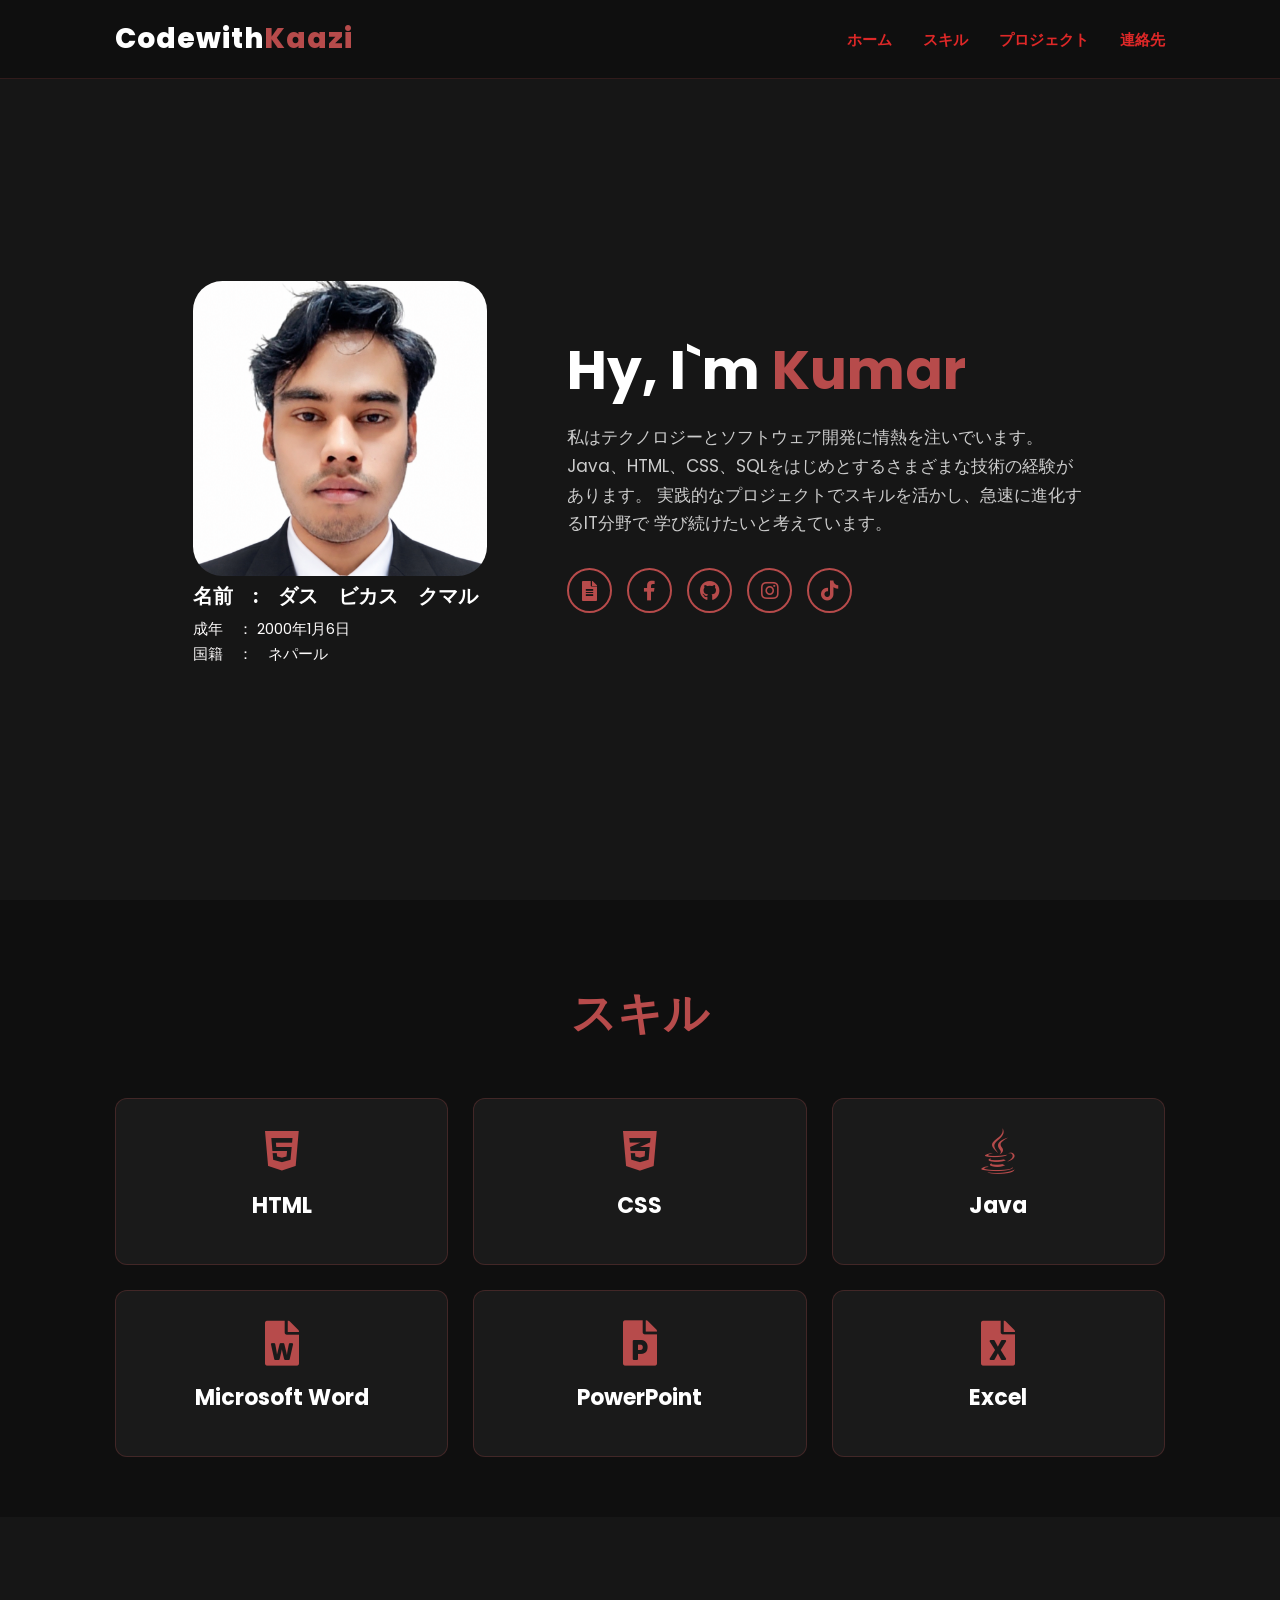
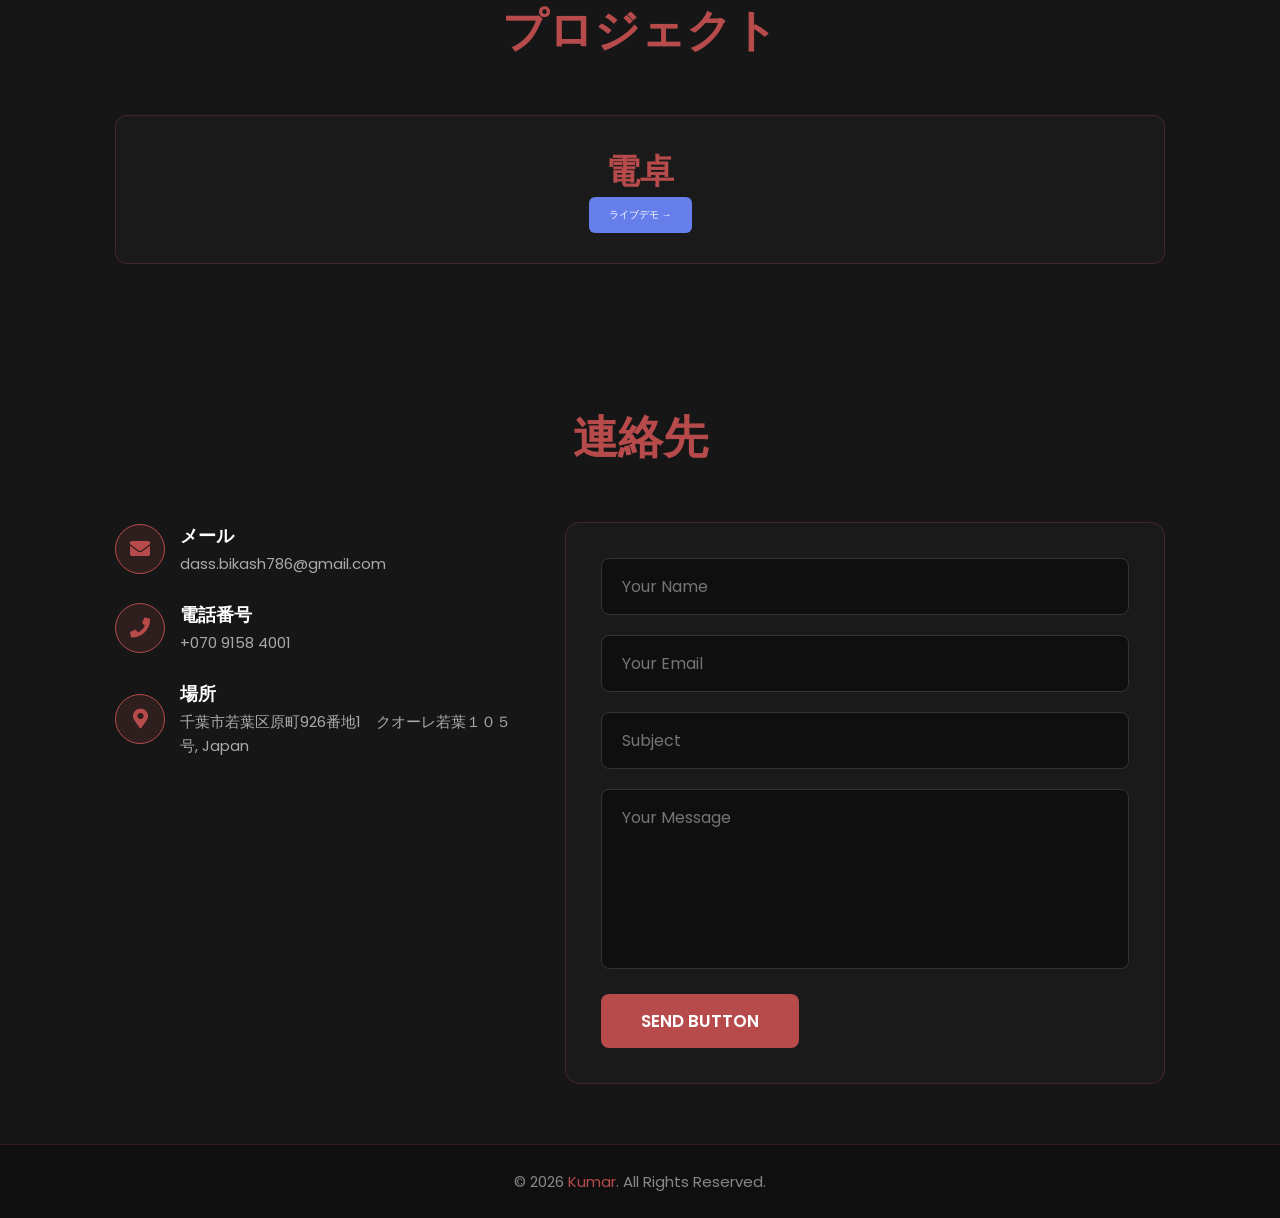
==== index.html @ 6702ab70 "Fix HTML encoding issues in index.html" ====
<!DOCTYPE html>
<html lang="ja">
<head>
  <meta charset="UTF-8">
  <meta name="viewport" content="width=device-width, initial-scale=1.0">
  <title>KaaZi | Portfolio</title>
  
  <link rel="stylesheet" href="https://cdnjs.cloudflare.com/ajax/libs/font-awesome/5.15.4/css/all.min.css">
  
  <link href="https://fonts.googleapis.com/css2?family=Poppins:wght@400;500;600;700;800&display=swap" rel="stylesheet">

  <link rel="stylesheet" href="style.css">
</head>
<body>

  <!-- Header -->
  <header>
    <a href="#" class="logo">Codewith<span>Kaazi</span></a>
    <nav>
      <a href="#home" class="active">ホーム</a>
      <a href="#skills">スキル</a>
      <a href="#projects">プロジェクト</a>
      <a href="#contact">連絡先</a>
    </nav>
  </header>

  <!-- Home Section -->
  <section class="home" id="home">
    <div class="home-img">
      <img src="mypic1.png" alt="KaaZi">
       <div class="profile-details">
    <h2>名前　:　ダス　ビカス　クマル</h2>
    <p>成年　： 2000年1月6日</p>
    <p>国籍　：　ネパール</p>
  </div>
    </div>
    

    <div class="home-content">
      <h1>Hy, I`m <span>Kumar</span></h1>
      <p>
        私はテクノロジーとソフトウェア開発に情熱を注いでいます。
        Java、HTML、CSS、SQLをはじめとするさまざまな技術の経験があります。
        実践的なプロジェクトでスキルを活かし、急速に進化するIT分野で
        学び続けたいと考えています。
      </p>
      

      <div class="social-icons">
        <a href="クマル　履歴書.xlsx" class="btn resume-btn" download target="_blank"> <i class="fas fa-file-alt"></i></a>
        <a href="https://www.facebook.com/share/1HHPqxqJkS/" target="_blank" aria-label="Facebook"><i class="fab fa-facebook-f"></i></a>
        <a href="#" target="_blank" aria-label="GitHub"><i class="fab fa-github"></i></a>
        <a href="https://www.instagram.com/kaazi010?vrfl=eWN6ajN1OGlmcGpo" target="_blank" aria-label="Instagram"><i class="fab fa-instagram"></i></a>
        <a href="https://www.tiktok.com/@mjfreeguy" target="_blank" aria-label="YouTube"><i class="fab fa-tiktok"></i></a>
     
      </div>
      
    </div>
  </section>
  <section class="skills" id="skills">
    <h2><span>スキル</span></h2>

    <div class="skills-container">

      <!-- HTML -->
      <div class="skill-card">
        <i class="fab fa-html5"></i>
        <h3>HTML</h3>
      </div>

      <!-- CSS -->
      <div class="skill-card">
        <i class="fab fa-css3-alt"></i>
        <h3>CSS</h3>
      </div>

      <!-- Java -->
      <div class="skill-card">
        <i class="fab fa-java"></i>
        <h3>Java</h3>
      </div>

      <!-- Microsoft Word -->
      <div class="skill-card">
        <i class="fas fa-file-word"></i>
        <h3>Microsoft Word</h3>
      </div>

      <!-- PowerPoint -->
      <div class="skill-card">
        <i class="fas fa-file-powerpoint"></i>
        <h3>PowerPoint</h3>
      </div>

      <!-- Excel -->
      <div class="skill-card">
        <i class="fas fa-file-excel"></i>
        <h3>Excel</h3>
      </div>

    </div>
  </section>
<section class="projects" id="projects">
    <h2><span>プロジェクト</span></h2>
    <div class="projects-container">
      <!-- Project 1 -->
      <div class="project-card">
        <h3>電卓</h3>
        <a href="calculator.html" target="_blank" class="btn-live">
            ライブデモ →
          </a>
         <p></p>
      </div>

      <!-- 
      <div class="project-card">
        <h3>プロジェクト２</h3>
        <a href="Project 1/calculator project/index.html" target="_blank" class="btn-live">
            ライブデモ →
          </a>
        <p>　　</p>
      </div>

    
      <div class="project-card">
        <h3>プロジェクト３</h3>
        <a href="Project 1/calculator project/index.html" target="_blank" class="btn-live">
            ライブデモ →
          </a>
        <p>　　</p> 
      </div> -->
    </div>
  </div>
</section>
<!-- Contact Section -->
  <section class="contact" id="contact">
    <h2>連絡先</h2>

    <div class="contact-container">

      <!-- Left side - Contact Info -->
      <div class="contact-info">
        
       <div class="info-item">
          <i class="fas fa-envelope"></i>
          <div class="text">
            <h4>メール</h4>
            <p>dass.bikash786@gmail.com</p>
          </div>
        </div>

        <div class="info-item">
          <i class="fas fa-phone"></i>
          <div class="text">
            <h4>電話番号</h4>
            <p>+070 9158 4001</p>
          </div>
        </div>

        <div class="info-item">
          <i class="fas fa-map-marker-alt"></i>
          <div class="text">
            <h4>場所</h4>
            <p>千葉市若葉区原町926番地1　クオーレ若葉１０５号, Japan</p>
          </div>
        </div>
      </div>

      <!-- Right side - Contact Form -->
      <form class="contact-form" action="https://formspree.io/f/xqpplzpq" method="POST">
        <div class="input-box">
          <input type="text" name="name" placeholder="Your Name" required>
        </div>
        <div class="input-box">
          <input type="email" name="email" placeholder="Your Email" required>
        </div>
        <div class="input-box">
          <input type="text" name="subject" placeholder="Subject">
        </div>
        <div class="input-box">
          <textarea name="message" placeholder="Your Message" required></textarea>
        </div>
        <button type="submit" class="btn">SEND BUTTON</button>
      </form>

    </div>
  </section>
  <!-- Footer -->
  <footer>
    <p>© 2026 <span>Kumar</span>. All Rights Reserved.</p>
  </footer>

</body>
</html>
---- style.css ----
* {
      margin: 0;
      padding: 0;
      box-sizing: border-box;
      text-decoration: none;
      border: none;
      outline: none;
      font-family: 'Poppins', sans-serif;
    }

    html {
      font-size: 62.5%;
      scroll-behavior: smooth;
    }

    body {
      background: #0f0f0f;
      color: #fff;
      overflow-x: hidden;
    }

    /*  Header  */
    header {
      position: fixed;
      top: 0;
      left: 0;
      width: 100%;
      padding: 1.8rem 9%;
      background: rgba(15, 15, 15, 0.85);
      backdrop-filter: blur(10px);
      display: flex;
      justify-content: space-between;
      align-items: center;
      z-index: 1000;
      border-bottom: 1px solid rgba(183, 75, 75, 0.2);
    }

    .logo {
      font-size: 2.8rem;
      font-weight: 800;
      color: #fff;
      letter-spacing: 1px;
    }

    .logo span {
      color: #b74b4b;
    }

    nav a {
      font-size: 15px;
      border-bottom: #de2828;
      color: #de2828;
      margin-left: 2.8rem;
      font-weight: 1000;
    }

   
    

  

    /*  Home Section  */
    .home {
      min-height: 100vh;
      display: flex;
      justify-content: center;
      align-items: center;
      gap: 8rem;
      padding: 10rem 9% 5rem;
      background: #161616;
    }

    .home-img img {
      width: 23vw;
      max-width: 350px;
      border-radius: 10%;
      object-fit: cover;
      aspect-ratio: 1/1;
    }

    .home-content h1 {
      font-size: 5.5rem;
      font-weight: 700;
      line-height: 1.2;
      margin-bottom: 1rem;
    }

    .home-content h1 span {
      color: #b74b4b;
    }

    .home-content p {
      font-size: 1.7rem;
      line-height: 1.7;
      color: #ccc;
      max-width: 520px;
      margin: 2rem 0 3rem;
    }
    .profile-details h2 {
  margin: 0 0 8px 0;
  font-size: 2rem;
}

.profile-details p {
  margin: 4px 0;
  color: #fdfbfb;
  font-size: 1.46rem;
}

    /* Social Icons */
    .social-icons {
      display: flex;
      gap: 1.5rem;
    }

    .social-icons a {
      width: 4.5rem;
      height: 4.5rem;
      border-radius: 50%;
      background: transparent;
      border: 2px solid #b74b4b;
      display: flex;
      justify-content: center;
      align-items: center;
      color: #b74b4b;
      font-size: 2rem;
      transition: 0.3s ease;
    }

    .social-icons a:hover {
      background: #b74b4b;
      color: #fff;
      box-shadow: 0 0 0 #b74b4b;
      transform: translateY(1px);
    }

    /*  Responsive  */
    @media (max-width: 991px) {
      html {
        font-size: 55%;
      }

      .home {
        flex-direction: column-reverse;
        gap: 4rem;
        text-align: center;
      }

      .home-content p {
        margin-left: auto;
        margin-right: auto;
      }

      .social-icons {
        justify-content: center;
      }

      .home-img img {
        width: 50vw;
        max-width: 320px;
      }
    }

    @media (max-width: 600px) {
      header {
        padding: 1.5rem 5%;
      }

      nav a {
        margin-left: 1.5rem;
        font-size: 1.5rem;
      }

      .home {
        padding: 12rem 5% 5rem;
      }

      .home-content h1 {
        font-size: 4.2rem;
      }
    }
    .skills {
      padding: 8rem 9% 6rem;
      background: #0f0f0f;
    }

    .skills h2 {
      font-size: 4.5rem;
      text-align: center;
      margin-bottom: 5rem;
    }

    .skills h2 span {
      color: #b74b4b;
    }

    .skills-container {
      display: grid;
      grid-template-columns: repeat(auto-fit, minmax(280px, 1fr));
      gap: 2.5rem;
      max-width: 1100px;
      margin: 0 auto;
    }

    .skill-card {
      background: #1a1a1a;
      border: 1px solid rgba(183, 75, 75, 0.25);
      border-radius: 1.2rem;
      padding: 3rem 2.5rem;
      text-align: center;
      transition: 0.3s ease;
    }

    
    .skill-card i {
      font-size: 4.5rem;
      color: #b74b4b;
      margin-bottom: 1.5rem;
    }

    .skill-card h3 {
      font-size: 2.2rem;
      margin-bottom: 1.2rem;
      color: #fff;
    }
    .projects {
      padding: 8rem 9% 6rem;
      background: #161616;
    }
    .projects h2 {
      font-size: 4.5rem;
      text-align: center;
      margin-bottom: 5rem;
    }
    .projects h2 span {
      color: #b74b4b;
    }
    .projects-container {
      display: grid;
      grid-template-columns: repeat(auto-fit, minmax(280px, 1fr));
      gap: 2.5rem;
      max-width: 1100px;
      margin: 0 auto;
    }
    .project-card {
      background: #1a1a1a;
      border: 1px solid rgba(183, 75, 75, 0.25);
      border-radius: 1.2rem;
      padding: 3rem 2.5rem;
      text-align: center;
      transition: 0.3s ease;
    }
   
    .project-card h3{
        font-size: 3.4rem;
      color: #b74b4b;
    }
    .btn-live {
      display: inline-block;
      background: #667eea;
      color: white;
      text-decoration: none;
      padding: 10px 20px;
      border-radius: 6px;
      font-weight: 500;
      transition: background 0.3s;
    }

    .btn-live:hover {
      background: #5a6fd1;
    }
    /* ========== Contact Section ========== */
    .contact {
      padding: 8rem 9% 6rem;
      background: #161616;
    }

    .contact h2 {
      font-size: 4.5rem;
      color: #b74b4b;
      text-align: center;
      margin-bottom: 5rem;
    }

    
    .contact-container {
      display: grid;
      grid-template-columns: 1fr 1.5fr;
      gap: 5rem;
      max-width: 1100px;
      margin: 0 auto;
      align-items: start;
    }

    .contact-info {
      display: flex;
      flex-direction: column;
      gap: 2.5rem;
    }

    .contact-info h3 {
      font-size: 2.4rem;
      margin-bottom: 1rem;
      color: #b74b4b;
    }

    .contact-info p {
      font-size: 1.6rem;
      color: #aaa;
      line-height: 1.6;
      margin-bottom: 2rem;
    }

    .info-item {
      display: flex;
      align-items: center;
      gap: 1.5rem;
    }

    .info-item i {
      width: 5rem;
      height: 5rem;
      background: rgba(183, 75, 75, 0.15);
      border: 1px solid #b74b4b;
      border-radius: 50%;
      display: flex;
      justify-content: center;
      align-items: center;
      font-size: 2rem;
      color: #b74b4b;
      flex-shrink: 0;
    }

    .info-item .text h4 {
      font-size: 1.8rem;
      color: #fff;
      margin-bottom: 0.3rem;
    }

    .info-item .text p {
      font-size: 1.5rem;
      color: #aaa;
      margin: 0;
    }

    /* Contact Form */
    .contact-form {
      background: #1a1a1a;
      padding: 3.5rem;
      border-radius: 1.5rem;
      border: 1px solid rgba(183, 75, 75, 0.25);
    }

    .contact-form .input-box {
      margin-bottom: 2rem;
    }

    .contact-form input,
    .contact-form textarea {
      width: 100%;
      padding: 1.5rem 2rem;
      background: #0f0f0f;
      border: 1px solid #333;
      border-radius: 0.8rem;
      color: #fff;
      font-size: 1.6rem;
      transition: 0.3s ease;
    }

    .contact-form input:focus,
    .contact-form textarea:focus {
      border-color: #b74b4b;
      box-shadow: 0 0 10px rgba(183, 75, 75, 0.3);
    }

    .contact-form textarea {
      height: 18rem;
      resize: none;
    }

    .contact-form .btn {
      display: inline-block;
      padding: 1.4rem 4rem;
      background: #b74b4b;
      color: #fff;
      font-size: 1.7rem;
      font-weight: 600;
      border-radius: 0.8rem;
      cursor: pointer;
      transition: 0.3s ease;
    }

    .contact-form .btn:hover {
      background: #e06c6c;
      box-shadow: 0 0 20px rgba(183, 75, 75, 0.5);
      transform: translateY(-3px);
    }

    /* ========== Footer ========== */
    footer {
      background: #0f0f0f;
      text-align: center;
      padding: 2.5rem 9%;
      border-top: 1px solid rgba(183, 75, 75, 0.2);
    }

    footer p {
      font-size: 1.5rem;
      color: #888;
    }

    footer p span {
      color: #b74b4b;
    }
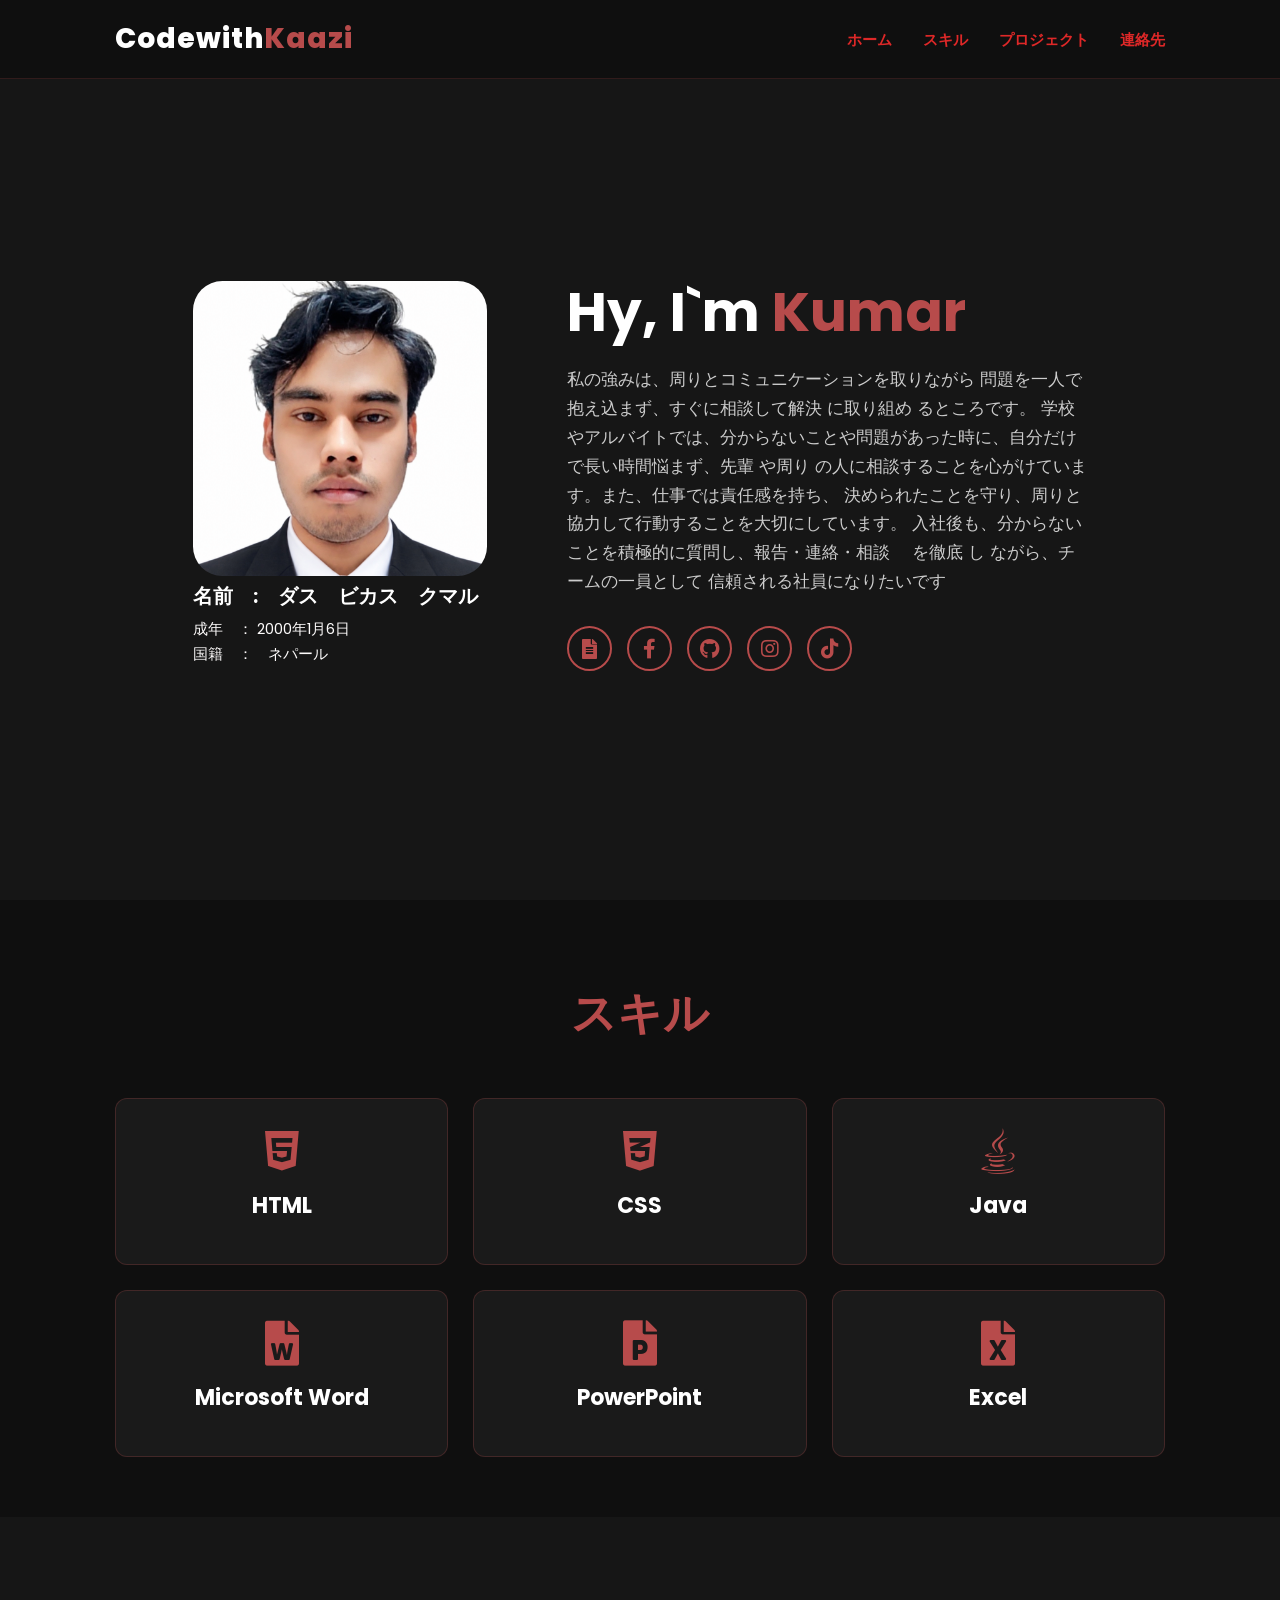
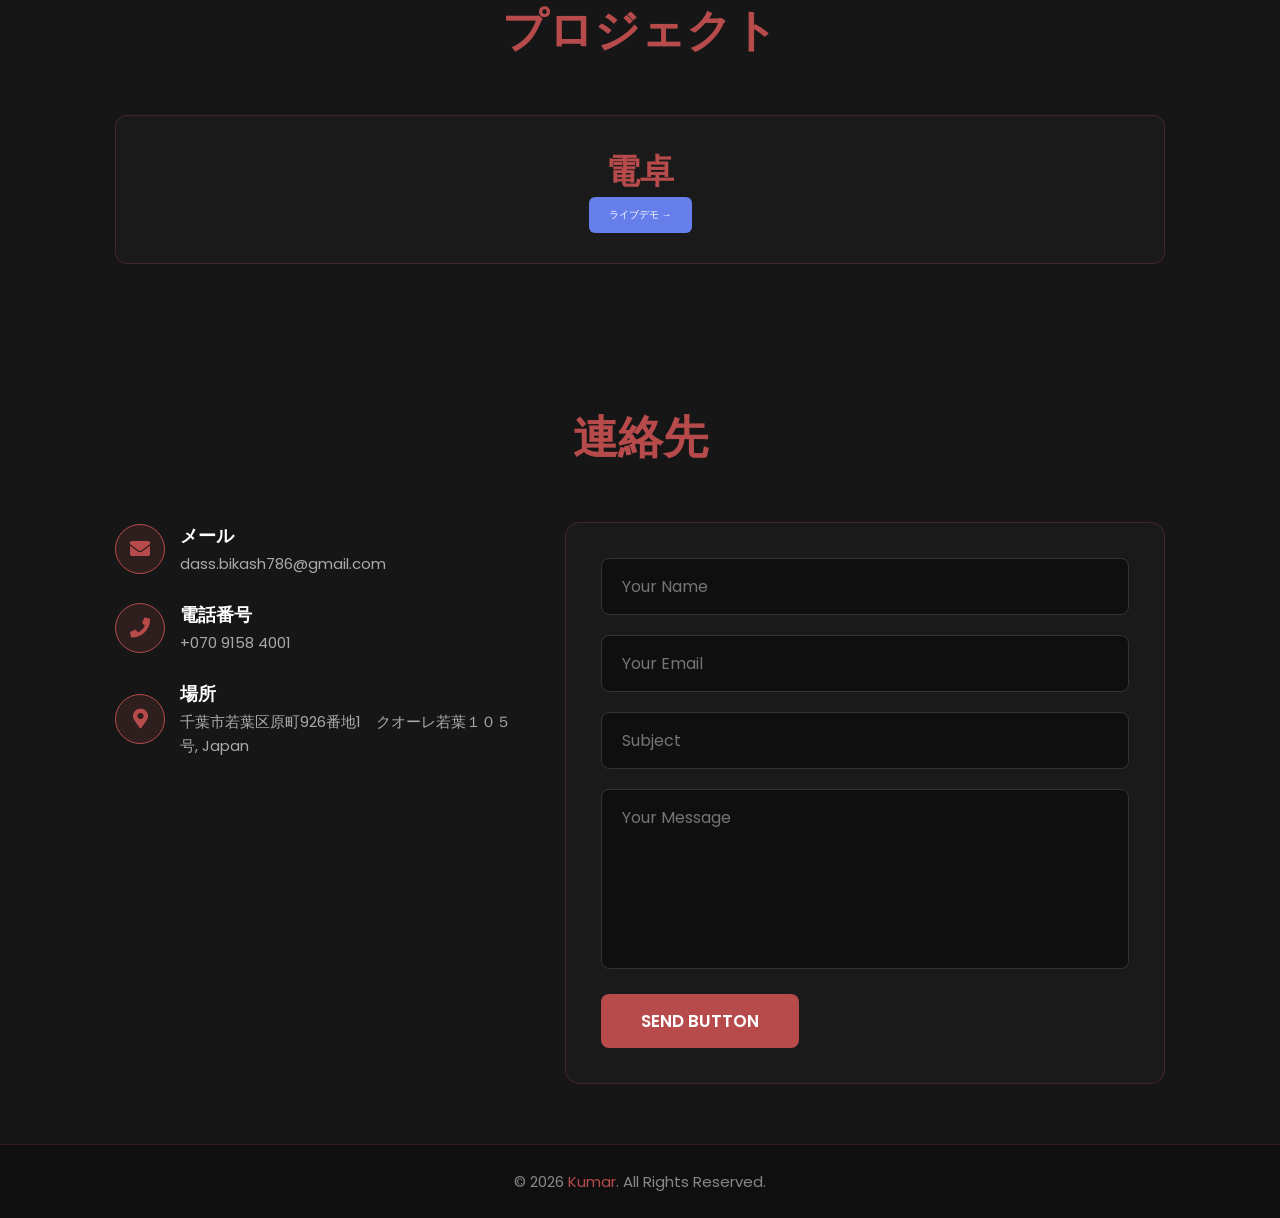
==== commit f3b1ea73: "Revise personal details and skills in index.html Updated personal introduction and skills section." ====
--- a/index.html
+++ b/index.html
@@ -39,15 +39,17 @@
     <div class="home-content">
       <h1>Hy, I`m <span>Kumar</span></h1>
       <p>
-        私はテクノロジーとソフトウェア開発に情熱を注いでいます。
-        Java、HTML、CSS、SQLをはじめとするさまざまな技術の経験があります。
-        実践的なプロジェクトでスキルを活かし、急速に進化するIT分野で
-        学び続けたいと考えています。
+        私の強みは、周りとコミュニケーションを取りながら 問題を一人で抱え込まず、すぐに相談して解決 に取り組め
+るところです。 学校やアルバイトでは、分からないことや問題があった時に、自分だけで長い時間悩まず、先輩
+や周り の人に相談することを心がけています。また、仕事では責任感を持ち、 決められたことを守り、周りと 
+協力して行動することを大切にしています。 入社後も、分からないことを積極的に質問し、報告・連絡・相談
+　を徹底 し ながら、チームの一員として 信頼される社員になりたいです 
+
       </p>
       
 
       <div class="social-icons">
-        <a href="クマル　履歴書.xlsx" class="btn resume-btn" download target="_blank"> <i class="fas fa-file-alt"></i></a>
+        <a href="履歴書1.pdf" class="btn resume-btn" target="_open"> <i class="fas fa-file-alt"></i></a>
         <a href="https://www.facebook.com/share/1HHPqxqJkS/" target="_blank" aria-label="Facebook"><i class="fab fa-facebook-f"></i></a>
         <a href="#" target="_blank" aria-label="GitHub"><i class="fab fa-github"></i></a>
         <a href="https://www.instagram.com/kaazi010?vrfl=eWN6ajN1OGlmcGpo" target="_blank" aria-label="Instagram"><i class="fab fa-instagram"></i></a>
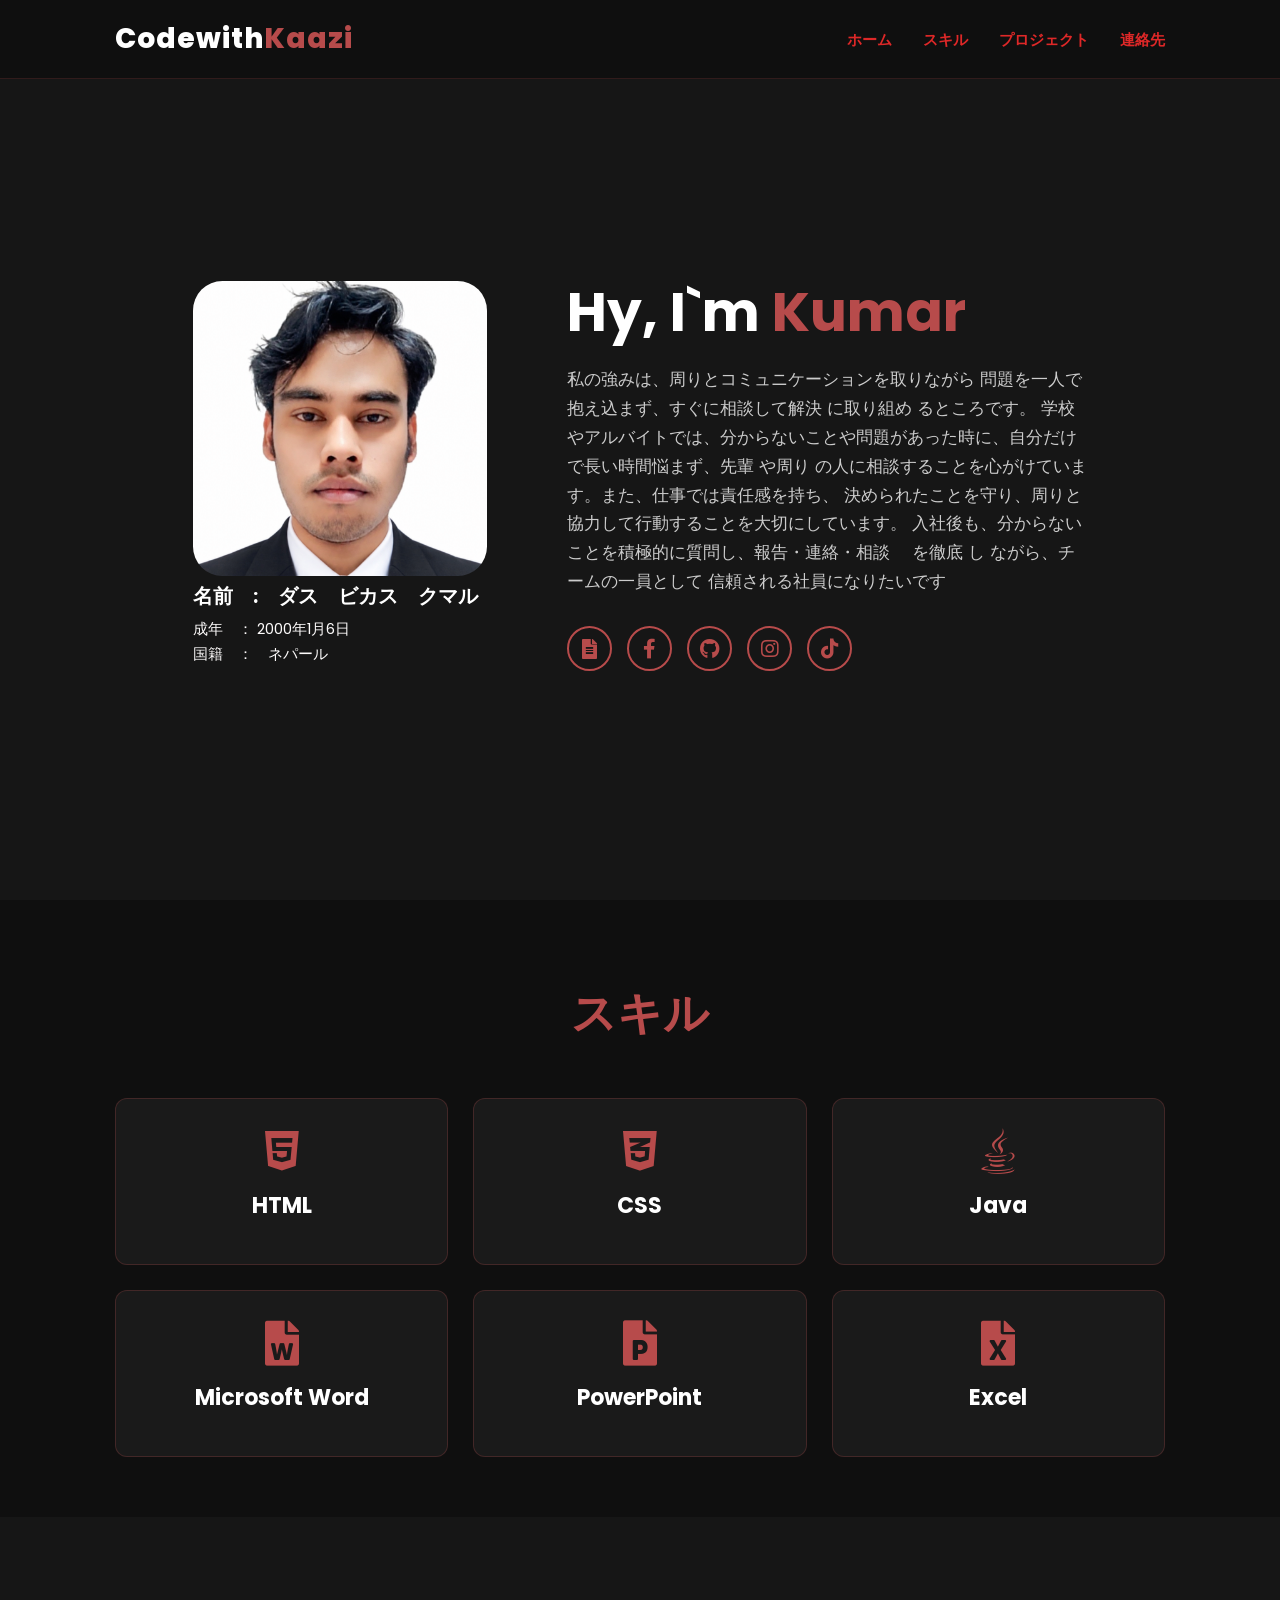
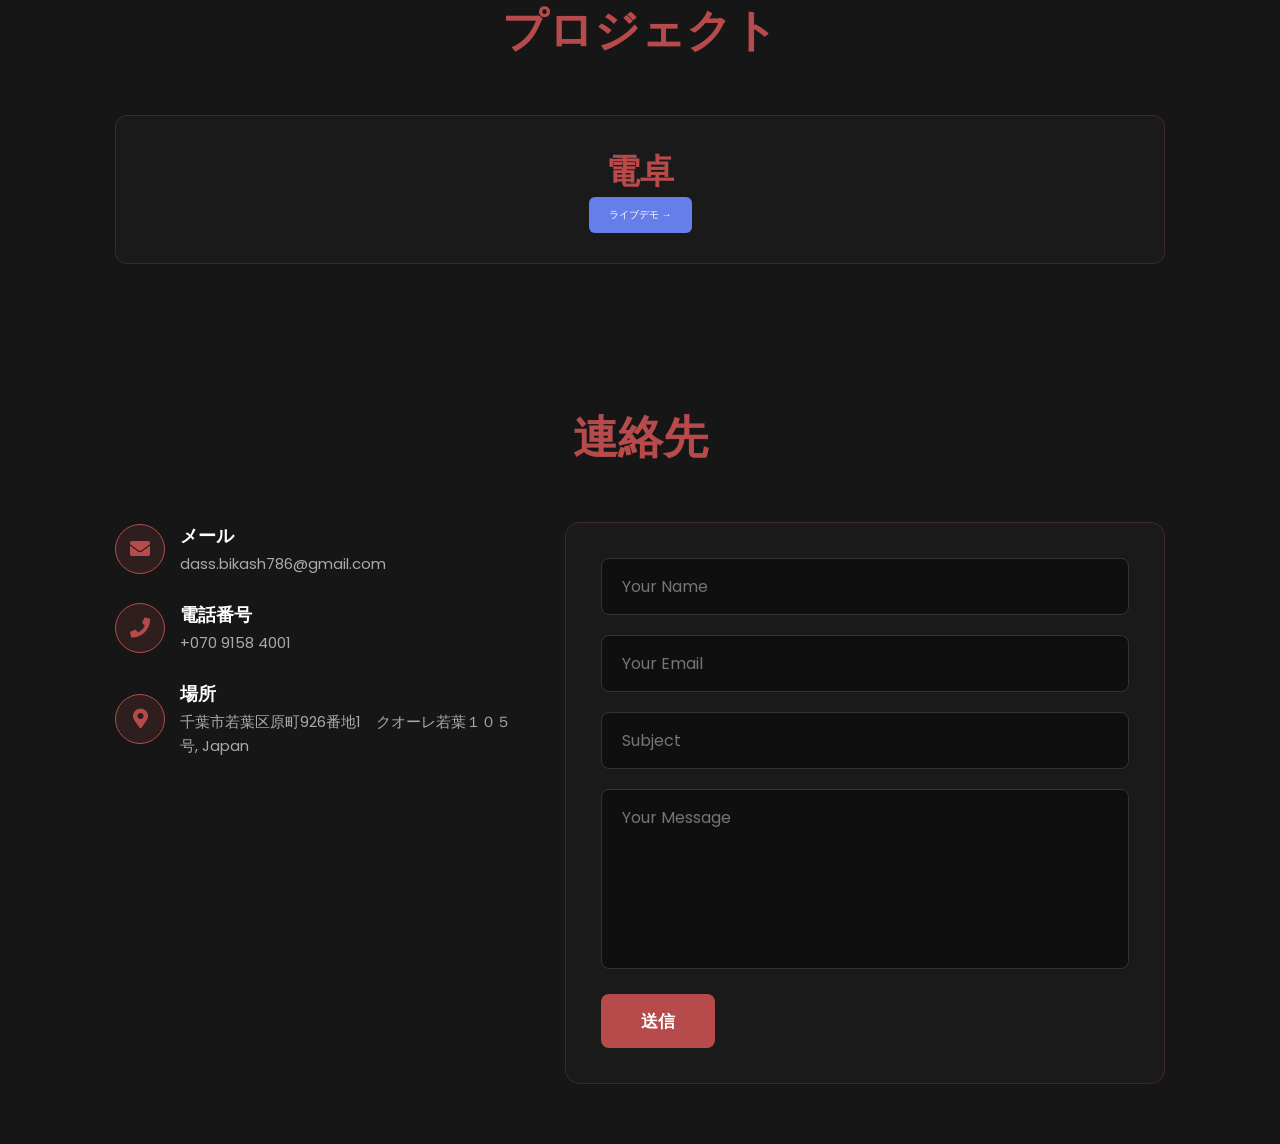
==== commit 26118eaf: "Fix HTML formatting and structure" ====
--- a/index.html
+++ b/index.html
@@ -13,7 +13,7 @@
 </head>
 <body>
 
-  <!-- Header -->
+
   <header>
     <a href="#" class="logo">Codewith<span>Kaazi</span></a>
     <nav>
@@ -24,7 +24,7 @@
     </nav>
   </header>
 
-  <!-- Home Section -->
+ 
   <section class="home" id="home">
     <div class="home-img">
       <img src="mypic1.png" alt="KaaZi">
@@ -64,37 +64,31 @@
 
     <div class="skills-container">
 
-      <!-- HTML -->
       <div class="skill-card">
         <i class="fab fa-html5"></i>
         <h3>HTML</h3>
       </div>
 
-      <!-- CSS -->
       <div class="skill-card">
         <i class="fab fa-css3-alt"></i>
         <h3>CSS</h3>
       </div>
 
-      <!-- Java -->
       <div class="skill-card">
         <i class="fab fa-java"></i>
         <h3>Java</h3>
       </div>
 
-      <!-- Microsoft Word -->
       <div class="skill-card">
         <i class="fas fa-file-word"></i>
         <h3>Microsoft Word</h3>
       </div>
 
-      <!-- PowerPoint -->
       <div class="skill-card">
         <i class="fas fa-file-powerpoint"></i>
         <h3>PowerPoint</h3>
       </div>
 
-      <!-- Excel -->
       <div class="skill-card">
         <i class="fas fa-file-excel"></i>
         <h3>Excel</h3>
@@ -168,7 +162,6 @@
         </div>
       </div>
 
-      <!-- Right side - Contact Form -->
       <form class="contact-form" action="https://formspree.io/f/xqpplzpq" method="POST">
         <div class="input-box">
           <input type="text" name="name" placeholder="Your Name" required>
@@ -182,15 +175,12 @@
         <div class="input-box">
           <textarea name="message" placeholder="Your Message" required></textarea>
         </div>
-        <button type="submit" class="btn">SEND BUTTON</button>
+        <button type="submit" class="btn">送信</button>
       </form>
 
     </div>
   </section>
-  <!-- Footer -->
-  <footer>
-    <p>© 2026 <span>Kumar</span>. All Rights Reserved.</p>
-  </footer>
+ 
 
 </body>
 </html>
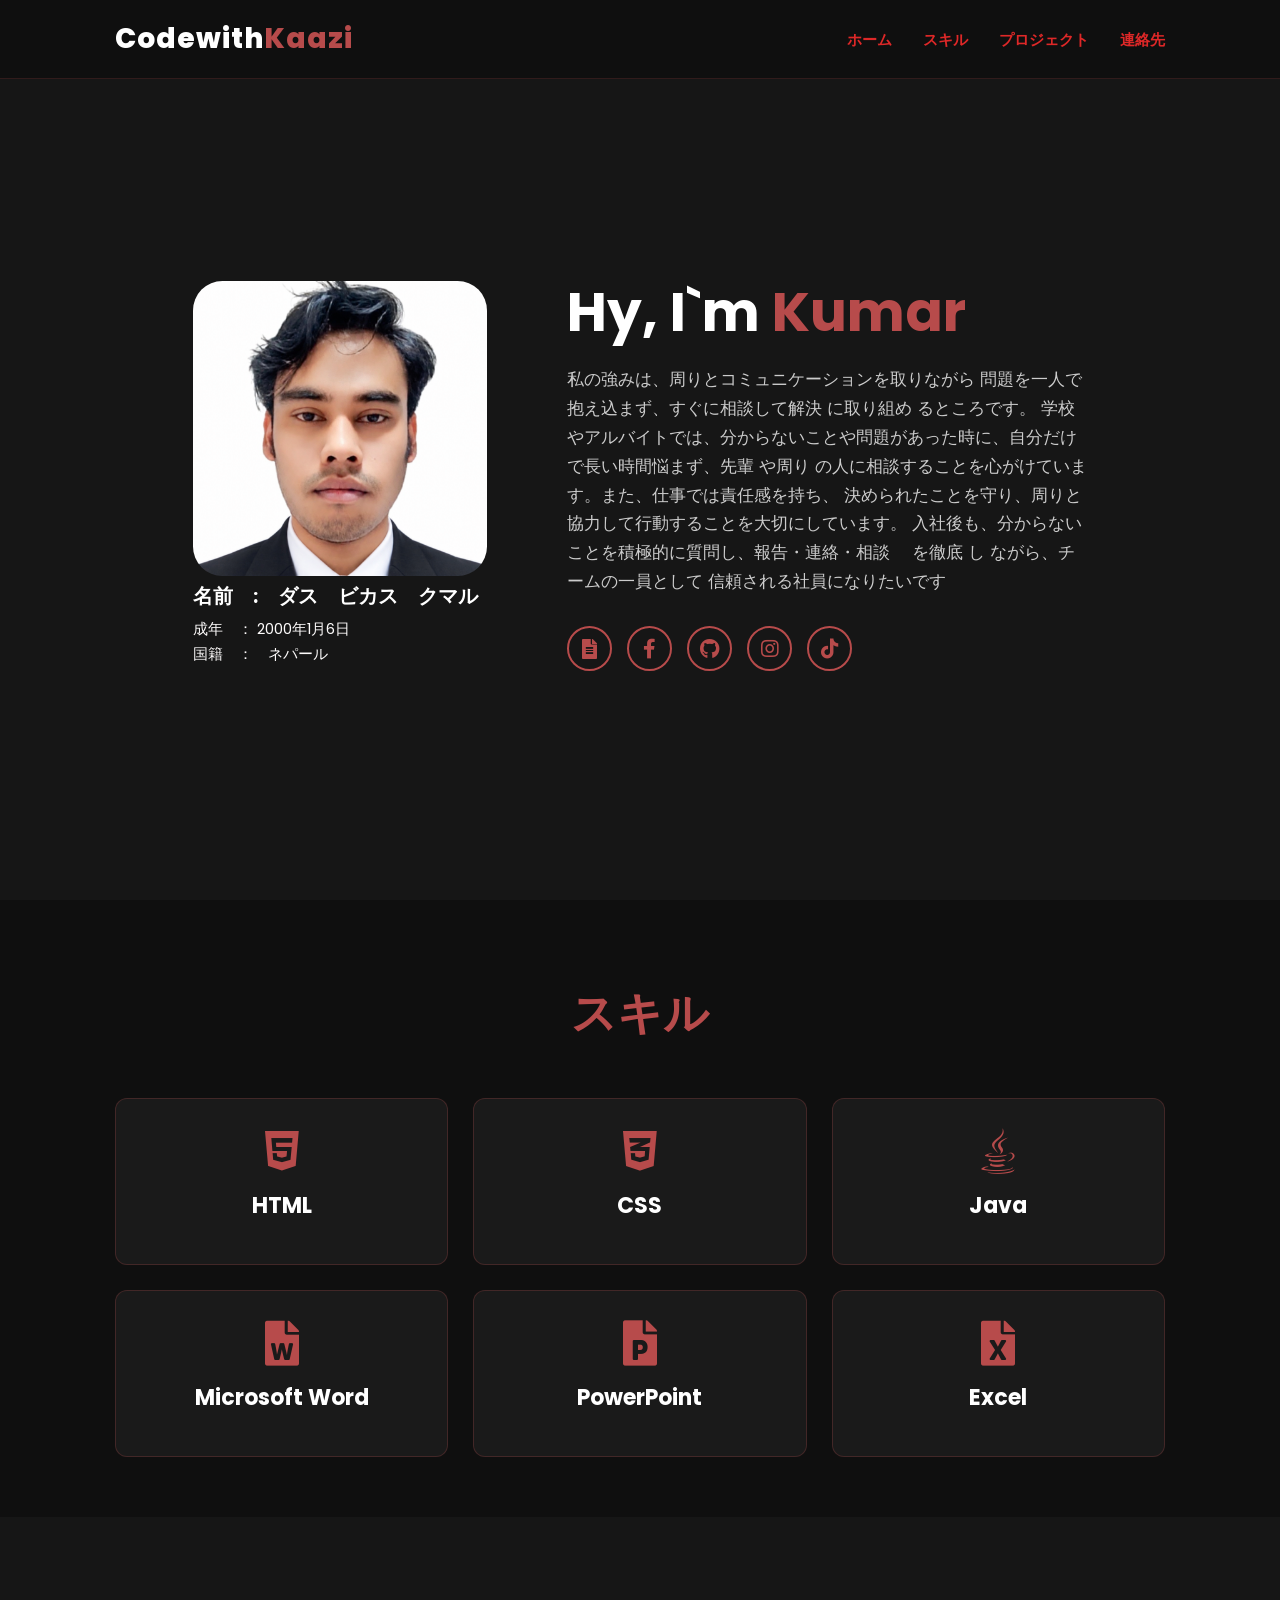
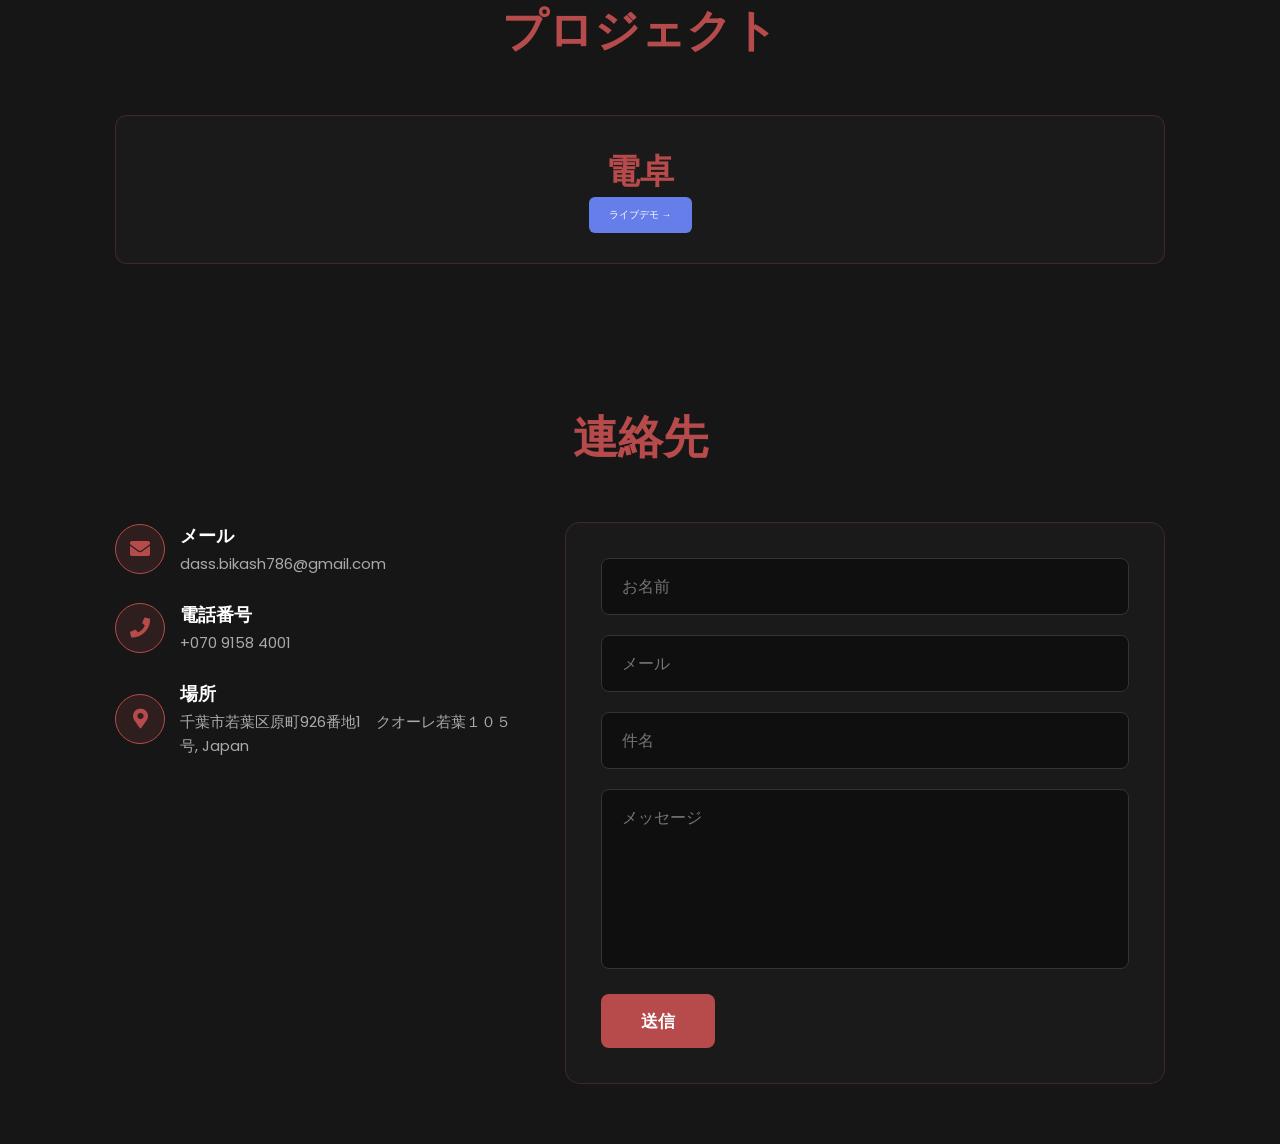
==== commit 1dd3a593: "Fix HTML formatting and structure" ====
--- a/index.html
+++ b/index.html
@@ -164,16 +164,16 @@
 
       <form class="contact-form" action="https://formspree.io/f/xqpplzpq" method="POST">
         <div class="input-box">
-          <input type="text" name="name" placeholder="Your Name" required>
+          <input type="text" name="name" placeholder="お名前" required>
         </div>
         <div class="input-box">
-          <input type="email" name="email" placeholder="Your Email" required>
+          <input type="email" name="email" placeholder="メール" required>
         </div>
         <div class="input-box">
-          <input type="text" name="subject" placeholder="Subject">
+          <input type="text" name="subject" placeholder="件名">
         </div>
         <div class="input-box">
-          <textarea name="message" placeholder="Your Message" required></textarea>
+          <textarea name="message" placeholder="メッセージ" required></textarea>
         </div>
         <button type="submit" class="btn">送信</button>
       </form>
--- a/style.css
+++ b/style.css
@@ -397,21 +397,10 @@
       transform: translateY(-3px);
     }
 
-    /* ========== Footer ========== */
-    footer {
-      background: #0f0f0f;
-      text-align: center;
-      padding: 2.5rem 9%;
-      border-top: 1px solid rgba(183, 75, 75, 0.2);
-    }
-
-    footer p {
-      font-size: 1.5rem;
-      color: #888;
-    }
+   
 
     footer p span {
       color: #b74b4b;
     }
 
-    +    
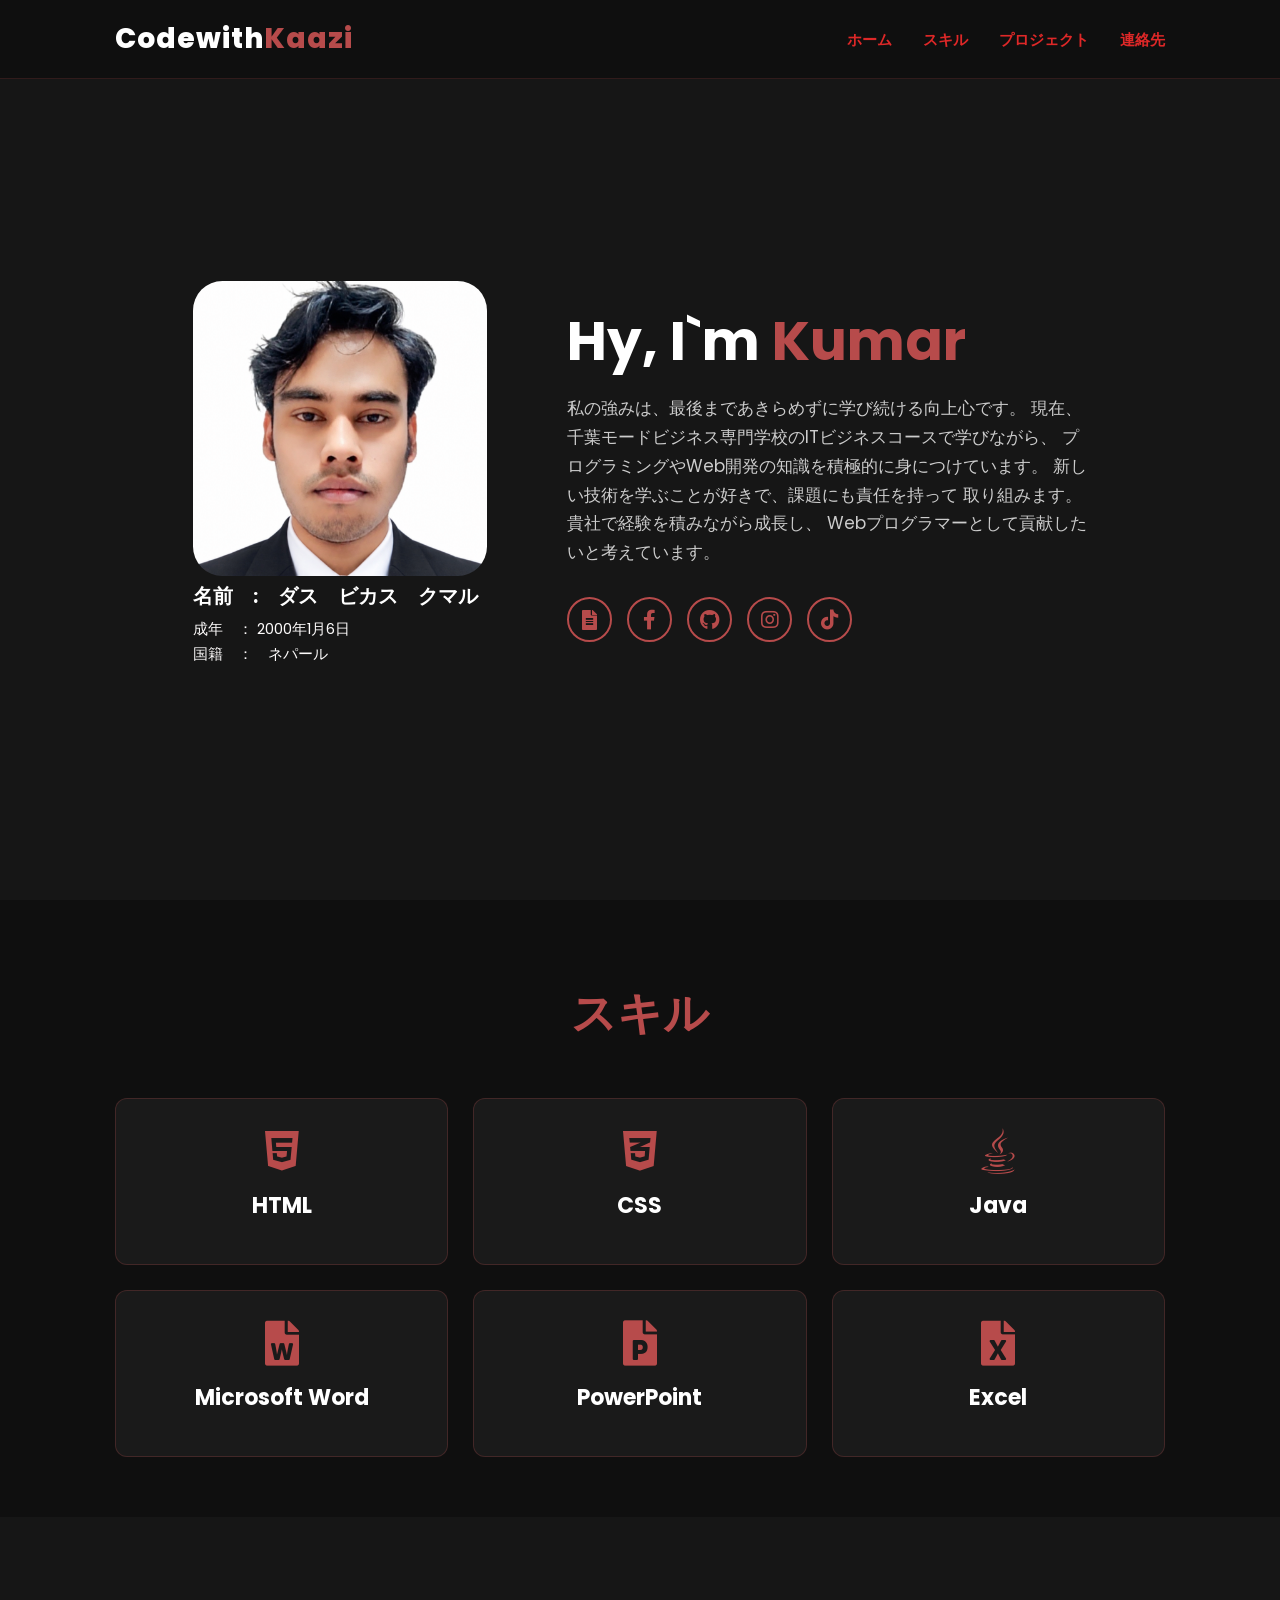
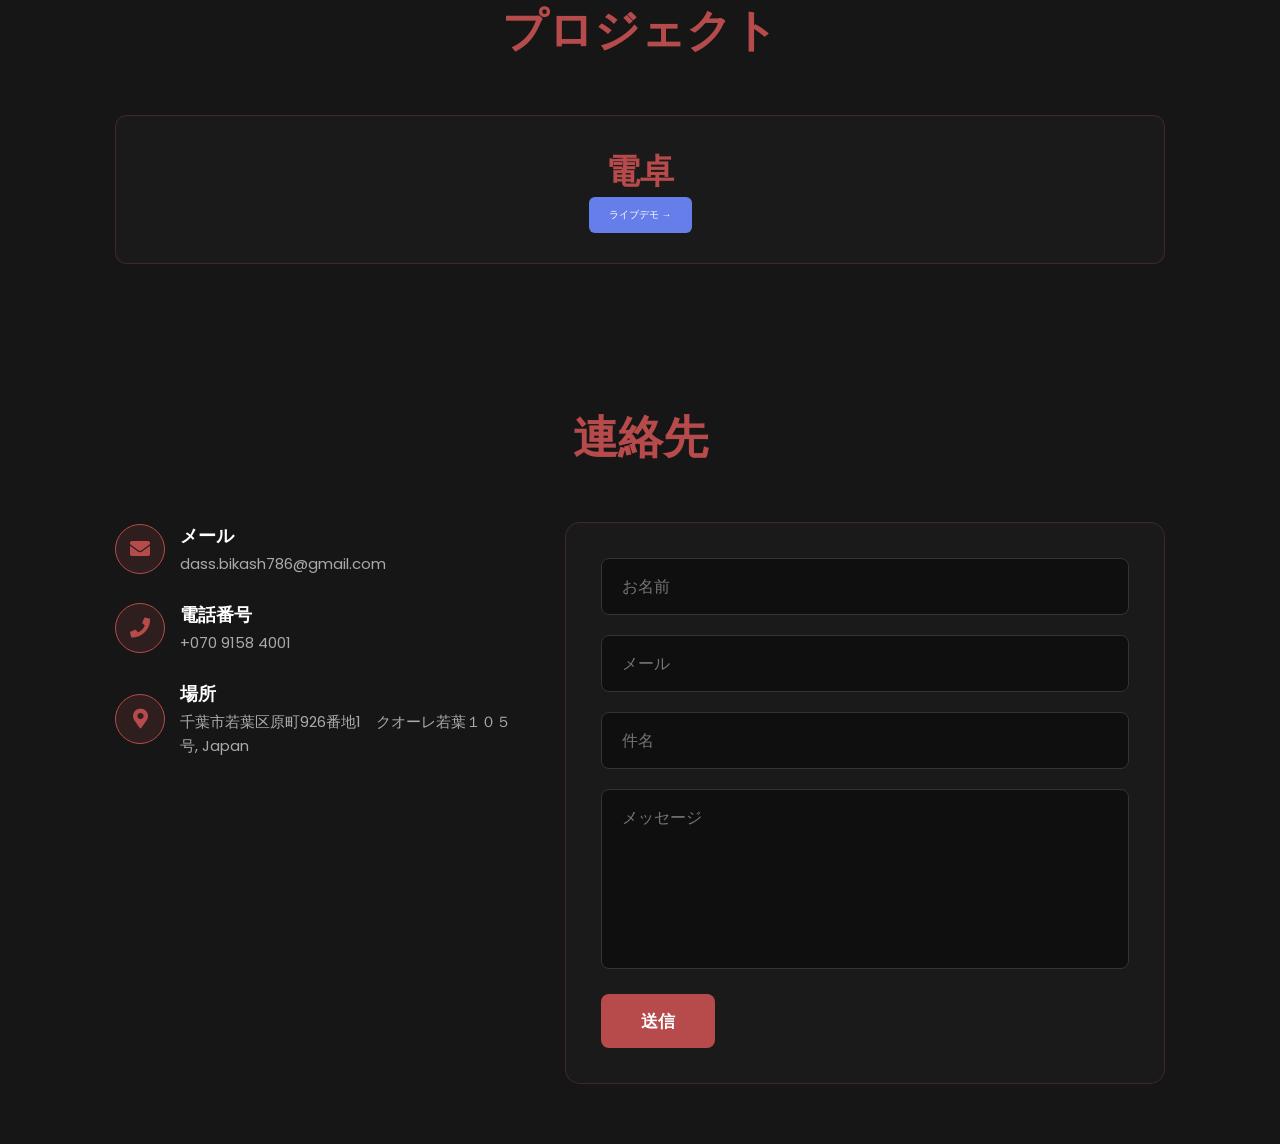
==== commit 3af496a2: "Fix HTML structure and update content" ====
--- a/index.html
+++ b/index.html
@@ -39,11 +39,12 @@
     <div class="home-content">
       <h1>Hy, I`m <span>Kumar</span></h1>
       <p>
-        私の強みは、周りとコミュニケーションを取りながら 問題を一人で抱え込まず、すぐに相談して解決 に取り組め
-るところです。 学校やアルバイトでは、分からないことや問題があった時に、自分だけで長い時間悩まず、先輩
-や周り の人に相談することを心がけています。また、仕事では責任感を持ち、 決められたことを守り、周りと 
-協力して行動することを大切にしています。 入社後も、分からないことを積極的に質問し、報告・連絡・相談
-　を徹底 し ながら、チームの一員として 信頼される社員になりたいです 
+       私の強みは、最後まであきらめずに学び続ける向上心です。
+        現在、千葉モードビジネス専門学校のITビジネスコースで学びながら、
+        プログラミングやWeb開発の知識を積極的に身につけています。
+        新しい技術を学ぶことが好きで、課題にも責任を持って
+        取り組みます。貴社で経験を積みながら成長し、
+        Webプログラマーとして貢献したいと考えています。
 
       </p>
       
